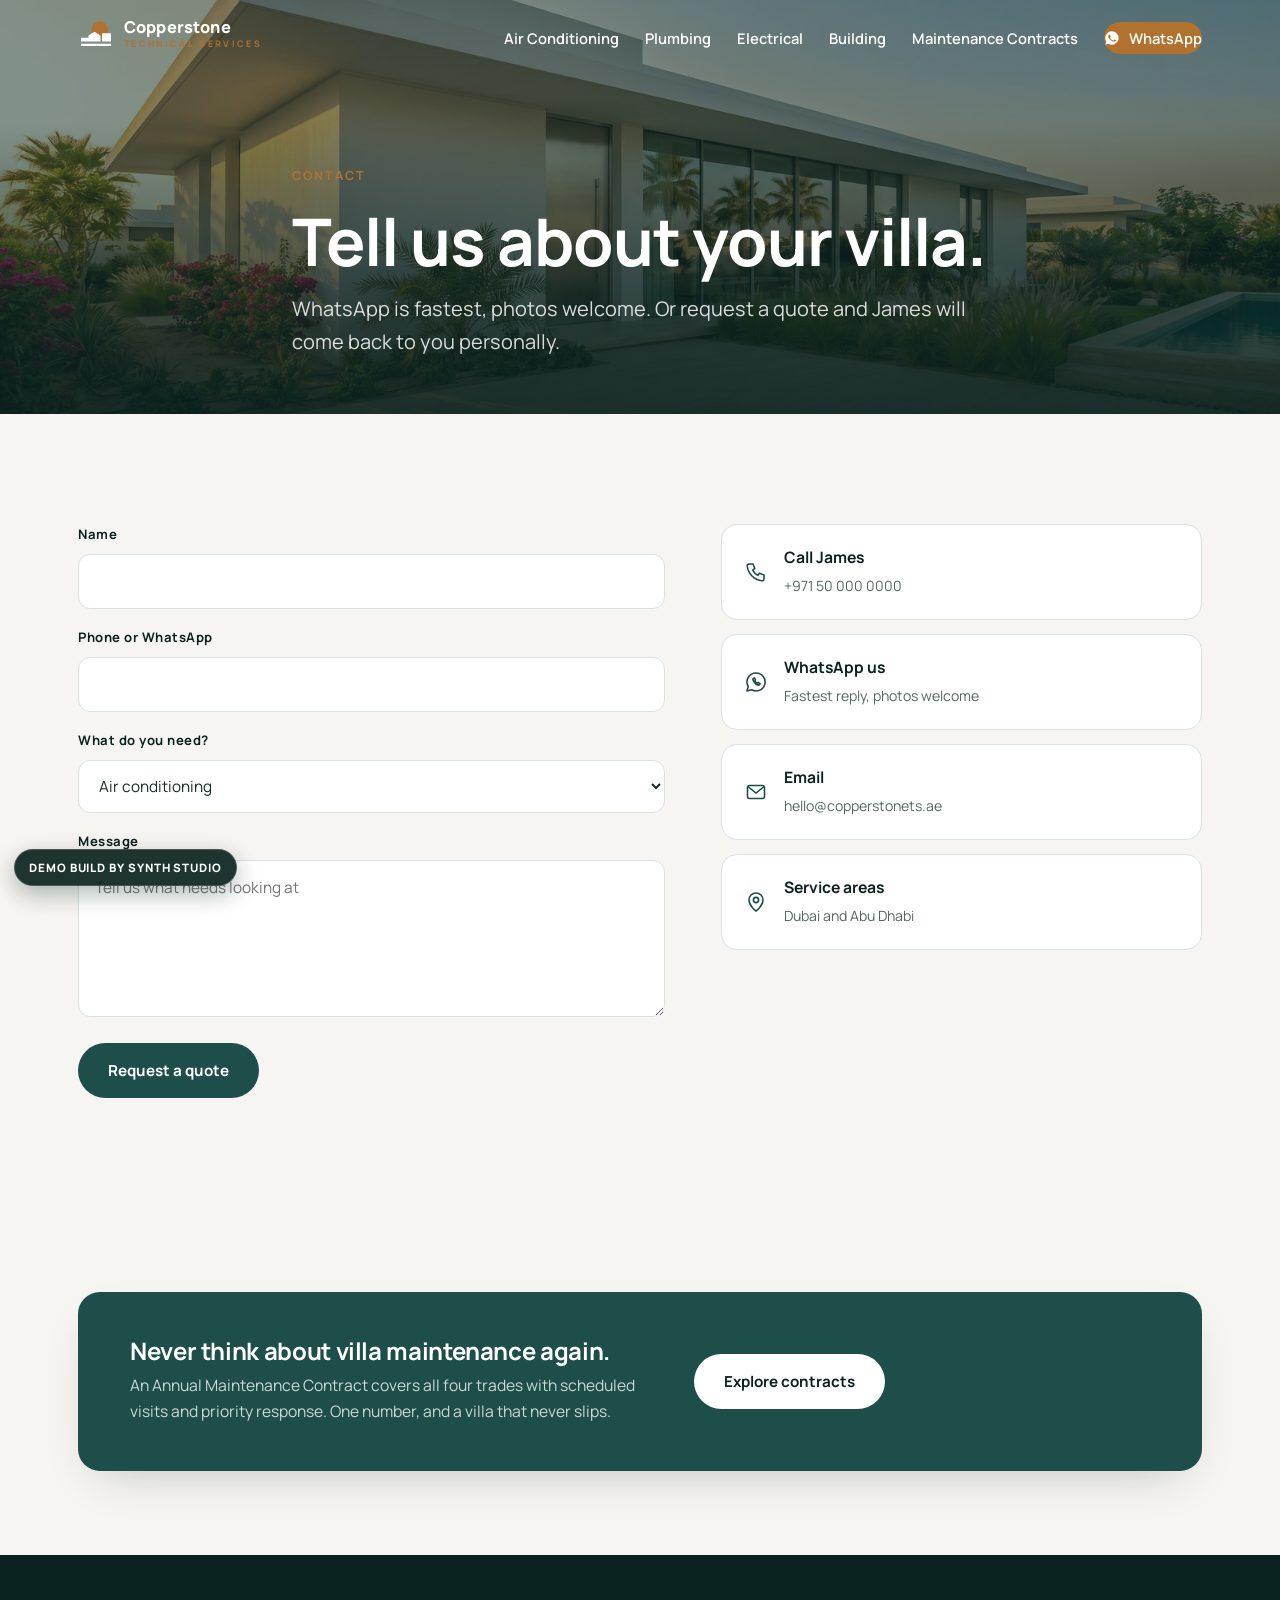
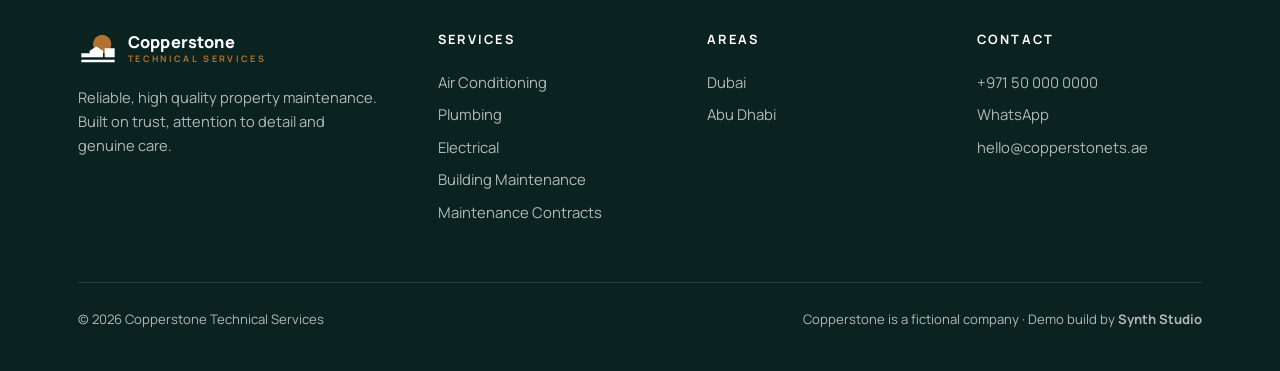
==== contact.html @ 6628d4b0 "Copperstone Technical Services: Synth Studio portfolio demo Fictional villa maintenance company demo" ====
<!DOCTYPE html>
<html lang="en">
<head>
<meta charset="UTF-8">
<meta name="viewport" content="width=device-width, initial-scale=1.0">
<meta name="robots" content="noindex">
<title>Contact Copperstone Technical Services | Villa Maintenance Dubai</title>
<meta name="description" content="Call, WhatsApp or email Copperstone Technical Services for villa and property maintenance across Dubai and Abu Dhabi.">
<link rel="icon" href="assets/copperstone-mark.svg" type="image/svg+xml">
<link rel="preconnect" href="https://fonts.googleapis.com">
<link rel="preconnect" href="https://fonts.gstatic.com" crossorigin>
<link href="https://fonts.googleapis.com/css2?family=Manrope:wght@400;500;600;700;800&family=Cormorant+Garamond:ital,wght@1,500;1,600&display=swap" rel="stylesheet">
<link rel="stylesheet" href="styles.css">
</head>
<body>
<header class="nav">
  <div class="nav-inner">
    <a class="nav-logo" href="index.html" aria-label="Copperstone Technical Services home">
      <span class="brand"><svg class="brand-mark" viewBox="0 0 48 48" aria-hidden="true"><circle cx="29" cy="18" r="11" fill="#b1712f"/><path fill="currentColor" d="M4 34h26v-8l-8-5-8 5v3H4Zm28-11h12v11H32Zm-28 14h40v3H4Z"/></svg><span class="brand-text">Copperstone<em>Technical Services</em></span></span>
    </a>
    <button class="nav-burger" aria-label="Menu" aria-expanded="false"><i></i></button>
    <nav class="nav-links">
      <a href="services/air-conditioning.html">Air Conditioning</a>
      <a href="services/plumbing.html">Plumbing</a>
      <a href="services/electrical.html">Electrical</a>
      <a href="services/building-maintenance.html">Building</a>
      <a href="services/annual-maintenance-contracts.html">Maintenance Contracts</a>
      <a class="btn-wa" href="#demo"><svg viewBox="0 0 24 24" fill="currentColor" aria-hidden="true"><path d="M12 2a10 10 0 0 0-8.6 15.1L2 22l5-1.3A10 10 0 1 0 12 2Zm5.2 14.2c-.2.6-1.2 1.1-1.7 1.2-.5 0-1 .2-3.3-.7-2.8-1.1-4.6-4-4.7-4.2-.1-.2-1.1-1.5-1.1-2.9s.7-2 1-2.3c.2-.3.5-.3.7-.3h.5c.2 0 .4 0 .6.5l.9 2.1c0 .2.1.4 0 .6l-.4.6-.5.5c-.2.2-.3.4-.1.7.2.3.8 1.4 1.8 2.2 1.2 1.1 2.3 1.4 2.6 1.6.3.1.5.1.7-.1l1-1.2c.2-.3.4-.2.7-.1l2.2 1c.3.2.5.3.6.4 0 .1 0 .8-.3 1.4Z"/></svg> WhatsApp</a>
    </nav>
  </div>
</header>
<section class="page-hero" style="min-height:46vh">
  <img src="assets/stage_d_1600.jpg" alt="">
  <div class="wrap">
    <span class="crumb">Contact</span>
    <h1>Tell us about your villa.</h1>
    <p class="lead">WhatsApp is fastest, photos welcome. Or request a quote and James will come back to you personally.</p>
  </div>
</section>

<section class="section">
  <div class="wrap">
    <div class="contact-grid">
      <form onsubmit="event.preventDefault(); this.querySelector('button').textContent='Sent (demo)';">
        <div class="field"><label for="f-name">Name</label><input id="f-name" type="text" autocomplete="name" required></div>
        <div class="field"><label for="f-phone">Phone or WhatsApp</label><input id="f-phone" type="tel" autocomplete="tel" required></div>
        <div class="field"><label for="f-need">What do you need?</label>
          <select id="f-need">
            <option>Air conditioning</option><option>Plumbing</option><option>Electrical</option><option>Building maintenance</option><option>Annual Maintenance Contract</option><option>Something else</option>
          </select>
        </div>
        <div class="field"><label for="f-msg">Message</label><textarea id="f-msg" rows="5" placeholder="Tell us what needs looking at"></textarea></div>
        <button class="btn" type="submit">Request a quote</button>
      </form>
      <div>
        <a class="channel" href="#demo">
          <svg viewBox="0 0 24 24" fill="none" stroke-width="1.6" stroke-linecap="round"><path d="M5 4h4l1.8 4.5-2.2 1.7a13 13 0 0 0 5.2 5.2l1.7-2.2L20 15v4a1.8 1.8 0 0 1-2 1.8A16.8 16.8 0 0 1 3.2 6 1.8 1.8 0 0 1 5 4Z"/></svg>
          <div><b>Call James</b><span>+971 50 000 0000</span></div>
        </a>
        <a class="channel" href="#demo">
          <svg viewBox="0 0 24 24" fill="none" stroke-width="1.6" stroke-linecap="round" stroke-linejoin="round"><path d="M12 3a9 9 0 0 0-7.8 13.5L3 21l4.6-1.2A9 9 0 1 0 12 3Z"/><path d="M8.8 9.2c.3 2.6 3.4 5.7 6 6l1.4-1.4-2-1.3-1 .7c-.8-.4-1.9-1.5-2.3-2.3l.7-1-1.3-2-1.5 1.3Z"/></svg>
          <div><b>WhatsApp us</b><span>Fastest reply, photos welcome</span></div>
        </a>
        <a class="channel" href="#demo">
          <svg viewBox="0 0 24 24" fill="none" stroke-width="1.6" stroke-linecap="round"><rect x="3.5" y="5.5" width="17" height="13" rx="2"/><path d="m4.5 7 7.5 6 7.5-6"/></svg>
          <div><b>Email</b><span>hello@copperstonets.ae</span></div>
        </a>
        <div class="channel" style="cursor:default">
          <svg viewBox="0 0 24 24" fill="none" stroke-width="1.6" stroke-linecap="round" stroke-linejoin="round"><path d="M12 21s7-5.1 7-11a7 7 0 1 0-14 0c0 5.9 7 11 7 11Z"/><circle cx="12" cy="10" r="2.6"/></svg>
          <div><b>Service areas</b><span>Dubai and Abu Dhabi</span></div>
        </div>
      </div>
    </div>
  </div>
</section>
<section class="section tight">
  <div class="wrap">
    <div class="amc-strip reveal">
      <div>
        <h3>Never think about villa maintenance again.</h3>
        <p>An Annual Maintenance Contract covers all four trades with scheduled visits and priority response. One number, and a villa that never slips.</p>
      </div>
      <a class="btn on-dark" href="services/annual-maintenance-contracts.html">Explore contracts</a>
    </div>
  </div>
</section>
<footer>
  <div class="wrap">
    <div class="foot-grid">
      <div>
        <span class="brand brand-foot"><svg class="brand-mark" viewBox="0 0 48 48" aria-hidden="true"><circle cx="29" cy="18" r="11" fill="#b1712f"/><path fill="currentColor" d="M4 34h26v-8l-8-5-8 5v3H4Zm28-11h12v11H32Zm-28 14h40v3H4Z"/></svg><span class="brand-text">Copperstone<em>Technical Services</em></span></span>
        <p style="font-size:.92rem; max-width:34ch">Reliable, high quality property maintenance. Built on trust, attention to detail and genuine care.</p>
      </div>
      <div>
        <h4>Services</h4>
        <a href="services/air-conditioning.html">Air Conditioning</a>
        <a href="services/plumbing.html">Plumbing</a>
        <a href="services/electrical.html">Electrical</a>
        <a href="services/building-maintenance.html">Building Maintenance</a>
        <a href="services/annual-maintenance-contracts.html">Maintenance Contracts</a>
      </div>
      <div>
        <h4>Areas</h4>
        <a href="contact.html">Dubai</a>
        <a href="contact.html">Abu Dhabi</a>
      </div>
      <div>
        <h4>Contact</h4>
        <a href="#demo">+971 50 000 0000</a>
        <a href="#demo">WhatsApp</a>
        <a href="#demo">hello@copperstonets.ae</a>
      </div>
    </div>
    <div class="foot-base">
      <span>© <span id="yr"></span> Copperstone Technical Services</span>
      <span>Copperstone is a fictional company · Demo build by <strong style="color:inherit">Synth Studio</strong></span>
    </div>
  </div>
</footer>
<div class="demo-badge">Demo build by Synth Studio</div>
<script src="site.js"></script>
</body>
</html>
---- styles.css ----
/* Copperstone Technical Services — Synth Studio portfolio demo
   Palette is built out from the logo navy (#22476a). One warm accent (brass), used sparingly. */

:root {
  --navy: #1d4e4a;
  --ink: #0b2320;
  --paper: #f7f5f1;
  --white: #ffffff;
  --brass: #b1712f;
  --brass-deep: #8a5a24;
  --mist: #d9e3e0;
  --text: #152e2a;
  --muted: #54685f;
  --shadow: 0 18px 50px -22px rgba(11, 35, 32, .28);
  --ease: cubic-bezier(.22, .61, .21, 1);
}

* { margin: 0; padding: 0; box-sizing: border-box; }
html { scroll-behavior: smooth; }
@media (prefers-reduced-motion: reduce) { html { scroll-behavior: auto; } }

body {
  font-family: "Manrope", -apple-system, sans-serif;
  font-size: 17px;
  line-height: 1.65;
  color: var(--text);
  background: var(--paper);
  -webkit-font-smoothing: antialiased;
}

img, video { max-width: 100%; display: block; }
a { color: var(--navy); text-decoration: none; }
button { font: inherit; cursor: pointer; }
::selection { background: var(--navy); color: #fff; }

.wrap { max-width: 1180px; margin: 0 auto; padding: 0 28px; }

/* ---------- type ---------- */

h1, h2, h3 { font-weight: 700; line-height: 1.12; letter-spacing: -.015em; color: var(--ink); }
h1 { font-size: clamp(2.4rem, 5.2vw, 4.1rem); }
h2 { font-size: clamp(1.8rem, 3.6vw, 2.7rem); }
h3 { font-size: 1.25rem; }

.serif-i {
  font-family: "Cormorant Garamond", Georgia, serif;
  font-style: italic;
  font-weight: 600;
  letter-spacing: 0;
}

.eyebrow {
  display: inline-flex;
  align-items: center;
  gap: 10px;
  font-size: .74rem;
  font-weight: 700;
  letter-spacing: .22em;
  text-transform: uppercase;
  color: var(--brass-deep);
  margin-bottom: 18px;
}
.eyebrow::before { content: ""; width: 26px; height: 1px; background: var(--brass); }

.lead { font-size: clamp(1.06rem, 1.6vw, 1.25rem); color: var(--muted); max-width: 58ch; }

/* ---------- nav ---------- */

.nav {
  position: fixed;
  inset: 0 0 auto 0;
  z-index: 60;
  transition: background .35s var(--ease), box-shadow .35s var(--ease);
}
.nav-inner {
  max-width: 1180px;
  margin: 0 auto;
  padding: 16px 28px;
  display: flex;
  align-items: center;
  gap: 34px;
}
.nav-logo img { height: 44px; width: auto; transition: filter .35s var(--ease); }
.nav-links { display: flex; gap: 26px; align-items: center; margin-left: auto; }
.nav-links a {
  font-size: .92rem;
  font-weight: 600;
  color: #fff;
  position: relative;
  padding: 4px 0;
}
.nav-links a::after {
  content: "";
  position: absolute;
  left: 0; right: 100%; bottom: 0;
  height: 2px;
  background: var(--brass);
  transition: right .3s var(--ease);
}
.nav-links a:hover::after, .nav-links a[aria-current="page"]::after { right: 0; }

.nav.solid { background: rgba(247, 246, 242, .92); backdrop-filter: blur(14px); box-shadow: 0 1px 0 var(--mist); }
.nav.solid .nav-links a { color: var(--ink); }
.nav.on-light .nav-links a { color: var(--ink); }

/* on dark hero the navy logo swaps to white via filter-free trick: two imgs */
.nav-logo .logo-dark { display: none; }
.nav.solid .logo-light, .nav.on-light .logo-light { display: none; }
.nav.solid .logo-dark, .nav.on-light .logo-dark { display: block; }

.btn-wa {
  display: inline-flex;
  align-items: center;
  gap: 9px;
  background: var(--brass);
  color: var(--ink);
  font-size: .88rem;
  font-weight: 800;
  padding: 11px 20px;
  border-radius: 999px;
  transition: transform .25s var(--ease), background .25s var(--ease);
}
.btn-wa:hover { transform: translateY(-2px); background: #c08040; }
.btn-wa svg { width: 16px; height: 16px; }

.nav-burger { display: none; }

/* ---------- buttons ---------- */

.btn {
  display: inline-flex;
  align-items: center;
  gap: 10px;
  background: var(--navy);
  color: #fff;
  font-weight: 700;
  font-size: .95rem;
  padding: 15px 30px;
  border-radius: 999px;
  border: 0;
  transition: transform .25s var(--ease), box-shadow .25s var(--ease), background .25s var(--ease);
}
.btn:hover { transform: translateY(-2px); box-shadow: var(--shadow); background: #266058; }
.btn.ghost { background: transparent; color: var(--ink); box-shadow: inset 0 0 0 1.5px var(--navy); }
.btn.ghost:hover { background: var(--navy); color: #fff; }
.btn.on-dark { background: #fff; color: var(--ink); }
.btn.on-dark:hover { background: var(--paper); }

/* ---------- scrub hero ---------- */

.scrub { position: relative; height: 420vh; background: var(--ink); }
.scrub-stage { position: sticky; top: 0; height: 100vh; overflow: hidden; }
.scrub-stage video, .scrub-stage .scrub-fallback-img {
  position: absolute; inset: 0;
  width: 100%; height: 100%;
  object-fit: cover;
}
.scrub-shade {
  position: absolute; inset: 0;
  background: linear-gradient(to top, rgba(11, 35, 32, .62) 0%, rgba(11, 35, 32, .12) 38%, rgba(11, 35, 32, .18) 100%);
}

.scrub-copy {
  position: absolute;
  left: 0; right: 0; bottom: 0;
  padding: 0 0 56px;
  color: #fff;
}
.scrub-copy .wrap { display: flex; flex-direction: column; gap: 10px; }

.stage-word {
  font-family: "Cormorant Garamond", Georgia, serif;
  font-style: italic;
  font-weight: 600;
  font-size: clamp(2.6rem, 6vw, 4.6rem);
  line-height: 1;
  color: #fff;
  height: 1.1em;
  position: relative;
}
.stage-word span {
  position: absolute; left: 0; bottom: 0;
  opacity: 0;
  transform: translateY(14px);
  transition: opacity .45s var(--ease), transform .45s var(--ease);
  white-space: nowrap;
}
.stage-word span.live { opacity: 1; transform: none; }

.stage-line { font-size: clamp(1rem, 1.7vw, 1.2rem); max-width: 46ch; color: rgba(255, 255, 255, .82); min-height: 3.4em; }
.stage-line span { display: none; }
.stage-line span.live { display: inline; }

.scrub-progress {
  height: 2px;
  background: rgba(255, 255, 255, .22);
  border-radius: 2px;
  overflow: hidden;
  margin-top: 22px;
}
.scrub-progress i { display: block; height: 100%; width: 0; background: var(--brass); }

.scrub-hint {
  position: absolute;
  right: 40px; bottom: 56px;
  display: flex;
  flex-direction: column;
  align-items: center;
  gap: 10px;
  color: rgba(255, 255, 255, .75);
  font-size: .72rem;
  font-weight: 700;
  letter-spacing: .22em;
  text-transform: uppercase;
  writing-mode: vertical-rl;
  transition: opacity .4s;
}
.scrub-hint::after {
  content: "";
  width: 1px; height: 44px;
  background: linear-gradient(to bottom, var(--brass), transparent);
  animation: drip 1.8s var(--ease) infinite;
}
@keyframes drip { from { transform: scaleY(0); transform-origin: top; } 55% { transform: scaleY(1); transform-origin: top; } 56% { transform-origin: bottom; } to { transform: scaleY(0); transform-origin: bottom; } }
.scrub-hint.gone { opacity: 0; }

.hero-topline {
  position: absolute;
  left: 0; right: 0; top: 0;
  padding-top: max(15vh, 120px);
  color: #fff;
  text-align: left;
}
.hero-topline h1 { color: #fff; max-width: 15ch; }
.hero-topline .lead { color: rgba(255, 255, 255, .85); margin-top: 16px; }

/* ---------- sections ---------- */

.section { padding: 110px 0; }
.section.tight { padding: 84px 0; }
.section.on-white { background: var(--white); }
.section.on-ink { background: var(--ink); color: rgba(255, 255, 255, .85); }
.section.on-ink h2, .section.on-ink h3 { color: #fff; }
.section.on-ink .lead { color: rgba(255, 255, 255, .72); }

.split { display: grid; grid-template-columns: 1fr 1fr; gap: 64px; align-items: center; }

.facts { display: grid; grid-template-columns: repeat(3, 1fr); gap: 2px; background: var(--mist); border: 1px solid var(--mist); border-radius: 18px; overflow: hidden; }
.fact { background: var(--white); padding: 30px 30px 26px; }
.fact b { display: block; font-size: 1.06rem; color: var(--ink); margin-bottom: 6px; }
.fact span { font-size: .92rem; color: var(--muted); }

/* ---------- service cards ---------- */

.svc-grid { display: grid; grid-template-columns: repeat(3, 1fr); gap: 22px; margin-top: 54px; }
.svc-grid .svc-card:nth-child(4), .svc-grid .svc-card:nth-child(5) { transform: none; }

.svc-card {
  background: var(--white);
  border: 1px solid var(--mist);
  border-radius: 18px;
  padding: 34px 30px 30px;
  display: flex;
  flex-direction: column;
  gap: 14px;
  min-height: 240px;
  position: relative;
  transition: transform .3s var(--ease), box-shadow .3s var(--ease), border-color .3s var(--ease);
}
.svc-card:hover { transform: translateY(-6px); box-shadow: var(--shadow); border-color: transparent; }
.svc-card svg { width: 34px; height: 34px; stroke: var(--navy); }
.svc-card h3 { margin-top: 4px; }
.svc-card p { font-size: .95rem; color: var(--muted); flex: 1; }
.svc-card .go {
  font-size: .88rem;
  font-weight: 800;
  color: var(--navy);
  display: inline-flex;
  align-items: center;
  gap: 8px;
}
.svc-card .go::after { content: "→"; transition: transform .25s var(--ease); }
.svc-card:hover .go::after { transform: translateX(5px); }
.svc-card.amc { background: var(--navy); border-color: var(--navy); }
.svc-card.amc h3, .svc-card.amc .go { color: #fff; }
.svc-card.amc p { color: rgba(255, 255, 255, .78); }
.svc-card.amc svg { stroke: var(--brass); }
.svc-card.amc .go::after { color: var(--brass); }

/* ---------- imagery band ---------- */

.band { position: relative; min-height: 62vh; display: flex; align-items: flex-end; overflow: hidden; }
.band img { position: absolute; inset: 0; width: 100%; height: 100%; object-fit: cover; }
.band::after { content: ""; position: absolute; inset: 0; background: linear-gradient(15deg, rgba(11, 35, 32, .55), rgba(29, 78, 74, .12) 55%); }
.band .wrap { position: relative; z-index: 2; padding-top: 90px; padding-bottom: 64px; color: #fff; }
.band h2 { color: #fff; }

/* ---------- founder ---------- */

.founder-quote {
  font-family: "Cormorant Garamond", Georgia, serif;
  font-style: italic;
  font-weight: 500;
  font-size: clamp(1.5rem, 2.6vw, 2.1rem);
  line-height: 1.35;
  color: var(--ink);
  max-width: 26ch;
}
.section.on-ink .founder-quote { color: #fff; }
.founder-sig { margin-top: 26px; display: flex; align-items: center; gap: 14px; }
.founder-sig .dot { width: 44px; height: 44px; border-radius: 50%; background: var(--navy); color: #fff; display: flex; align-items: center; justify-content: center; font-weight: 800; }
.section.on-ink .founder-sig .dot { background: var(--brass); color: var(--ink); }
.founder-sig b { display: block; font-size: .96rem; color: inherit; }
.founder-sig span { font-size: .84rem; color: var(--muted); }
.section.on-ink .founder-sig span { color: rgba(255, 255, 255, .6); }

/* ---------- checklist / process / faq ---------- */

.check-grid { display: grid; grid-template-columns: 1fr 1fr; gap: 14px 40px; margin-top: 40px; }
.check {
  display: flex;
  gap: 14px;
  align-items: flex-start;
  background: var(--white);
  border: 1px solid var(--mist);
  border-radius: 14px;
  padding: 18px 20px;
  font-size: .98rem;
}
.check::before {
  content: "✓";
  flex: 0 0 auto;
  width: 24px; height: 24px;
  border-radius: 50%;
  background: var(--navy);
  color: #fff;
  font-size: .8rem;
  display: flex;
  align-items: center;
  justify-content: center;
  margin-top: 2px;
}

.steps { display: grid; grid-template-columns: repeat(3, 1fr); gap: 22px; margin-top: 54px; counter-reset: step; }
.step { background: var(--white); border: 1px solid var(--mist); border-radius: 18px; padding: 32px 28px; position: relative; }
.step::before {
  counter-increment: step;
  content: "0" counter(step);
  font-family: "Cormorant Garamond", Georgia, serif;
  font-style: italic;
  font-size: 2.6rem;
  color: var(--brass);
  line-height: 1;
  display: block;
  margin-bottom: 14px;
}
.step h3 { font-size: 1.1rem; margin-bottom: 8px; }
.step p { font-size: .93rem; color: var(--muted); }

.faq { max-width: 780px; margin: 44px auto 0; }
.faq details { background: var(--white); border: 1px solid var(--mist); border-radius: 14px; margin-bottom: 12px; overflow: hidden; }
.faq summary {
  list-style: none;
  cursor: pointer;
  padding: 20px 24px;
  font-weight: 700;
  color: var(--ink);
  display: flex;
  justify-content: space-between;
  align-items: center;
  gap: 20px;
}
.faq summary::-webkit-details-marker { display: none; }
.faq summary::after { content: "+"; font-size: 1.3rem; color: var(--brass-deep); transition: transform .3s var(--ease); }
.faq details[open] summary::after { transform: rotate(45deg); }
.faq details p { padding: 0 24px 22px; color: var(--muted); font-size: .96rem; }

/* ---------- before / after ---------- */

.ba { position: relative; border-radius: 20px; overflow: hidden; aspect-ratio: 16 / 9; box-shadow: var(--shadow); user-select: none; touch-action: none; }
.ba img { position: absolute; inset: 0; width: 100%; height: 100%; object-fit: cover; pointer-events: none; }
.ba .after-img { clip-path: inset(0 0 0 50%); }
.ba-handle {
  position: absolute; top: 0; bottom: 0; left: 50%;
  width: 2px;
  background: #fff;
  cursor: ew-resize;
}
.ba-handle::after {
  content: "↔";
  position: absolute;
  top: 50%; left: 50%;
  transform: translate(-50%, -50%);
  width: 46px; height: 46px;
  border-radius: 50%;
  background: #fff;
  color: var(--navy);
  font-size: 1.05rem;
  display: flex;
  align-items: center;
  justify-content: center;
  box-shadow: 0 6px 24px rgba(11, 35, 32, .35);
}
.ba-tag {
  position: absolute;
  bottom: 16px;
  font-size: .72rem;
  font-weight: 800;
  letter-spacing: .18em;
  text-transform: uppercase;
  color: #fff;
  background: rgba(11, 35, 32, .55);
  backdrop-filter: blur(6px);
  padding: 7px 14px;
  border-radius: 999px;
}
.ba-tag.before { left: 16px; }
.ba-tag.after { right: 16px; }

/* ---------- AMC strip / CTA ---------- */

.amc-strip {
  background: var(--navy);
  border-radius: 22px;
  padding: 46px 52px;
  display: flex;
  align-items: center;
  gap: 44px;
  color: #fff;
  box-shadow: var(--shadow);
}
.amc-strip h3 { color: #fff; font-size: 1.5rem; }
.amc-strip p { color: rgba(255, 255, 255, .78); font-size: .98rem; margin-top: 8px; max-width: 52ch; }
.amc-strip .btn { flex: 0 0 auto; }

.cta-final { text-align: center; }
.cta-final h2 { max-width: 22ch; margin: 0 auto 18px; }
.cta-final .row { display: flex; gap: 16px; justify-content: center; flex-wrap: wrap; margin-top: 34px; }

/* ---------- contact ---------- */

.contact-grid { display: grid; grid-template-columns: 1.1fr .9fr; gap: 56px; align-items: start; }
.field { margin-bottom: 18px; }
.field label { display: block; font-size: .82rem; font-weight: 700; letter-spacing: .04em; margin-bottom: 8px; color: var(--ink); }
.field input, .field textarea, .field select {
  width: 100%;
  font: inherit;
  font-size: .96rem;
  padding: 14px 16px;
  border: 1.5px solid var(--mist);
  border-radius: 12px;
  background: var(--white);
  color: var(--text);
  transition: border-color .25s;
}
.field input:focus, .field textarea:focus, .field select:focus { outline: none; border-color: var(--navy); }
.channel { display: flex; gap: 16px; align-items: center; background: var(--white); border: 1px solid var(--mist); border-radius: 16px; padding: 20px 22px; margin-bottom: 14px; transition: transform .25s var(--ease), box-shadow .25s var(--ease); }
.channel:hover { transform: translateY(-3px); box-shadow: var(--shadow); }
.channel svg { width: 24px; height: 24px; stroke: var(--navy); flex: 0 0 auto; }
.channel b { display: block; color: var(--ink); font-size: .98rem; }
.channel span { font-size: .88rem; color: var(--muted); }

/* ---------- footer ---------- */

footer { background: var(--ink); color: rgba(255, 255, 255, .68); padding: 74px 0 40px; }
.foot-grid { display: grid; grid-template-columns: 1.4fr 1fr 1fr 1fr; gap: 44px; }
.foot-grid img { height: 54px; width: auto; margin-bottom: 18px; }
.foot-grid h4 { color: #fff; font-size: .8rem; letter-spacing: .18em; text-transform: uppercase; margin-bottom: 16px; }
.foot-grid a { display: block; color: rgba(255, 255, 255, .68); font-size: .93rem; padding: 4px 0; }
.foot-grid a:hover { color: var(--brass); }
.foot-base { border-top: 1px solid rgba(255, 255, 255, .12); margin-top: 54px; padding-top: 26px; display: flex; justify-content: space-between; gap: 20px; font-size: .82rem; flex-wrap: wrap; }

/* ---------- page hero (inner pages) ---------- */

.page-hero { position: relative; min-height: 56vh; display: flex; align-items: flex-end; background: var(--ink); overflow: hidden; }
.page-hero img { position: absolute; inset: 0; width: 100%; height: 100%; object-fit: cover; opacity: .58; }
.page-hero::after { content: ""; position: absolute; inset: 0; background: linear-gradient(to top, rgba(11, 35, 32, .82), rgba(29, 78, 74, .18) 70%); }
.page-hero .wrap { position: relative; z-index: 2; color: #fff; padding-top: 160px; padding-bottom: 56px; }
.page-hero h1 { color: #fff; }
.page-hero .lead { color: rgba(255, 255, 255, .84); margin-top: 14px; }
.crumb { font-size: .78rem; font-weight: 700; letter-spacing: .16em; text-transform: uppercase; color: var(--brass); margin-bottom: 18px; display: inline-block; }

/* ---------- reveal ---------- */

.reveal { opacity: 0; transform: translateY(26px); transition: opacity .7s var(--ease), transform .7s var(--ease); }
.reveal.in { opacity: 1; transform: none; }

/* ---------- coverage table (AMC) ---------- */

.cov { width: 100%; border-collapse: collapse; margin-top: 44px; background: var(--white); border-radius: 18px; overflow: hidden; box-shadow: 0 0 0 1px var(--mist); }
.cov th, .cov td { padding: 16px 20px; text-align: left; font-size: .95rem; border-bottom: 1px solid var(--mist); }
.cov th { background: var(--navy); color: #fff; font-size: .8rem; letter-spacing: .1em; text-transform: uppercase; }
.cov tr:last-child td { border-bottom: 0; }
.cov td:first-child { font-weight: 700; color: var(--ink); }
.cov .tick { color: var(--brass-deep); font-weight: 800; }

.journey-strip { display: grid; grid-template-columns: repeat(4, 1fr); gap: 14px; margin-top: 44px; }
.journey-strip img { border-radius: 14px; aspect-ratio: 4 / 3; object-fit: cover; width: 100%; }

/* ---------- responsive ---------- */

@media (max-width: 1000px) {
  .split, .contact-grid { grid-template-columns: 1fr; gap: 44px; }
  .svc-grid { grid-template-columns: 1fr 1fr; }
  .steps { grid-template-columns: 1fr; }
  .facts { grid-template-columns: 1fr; }
  .foot-grid { grid-template-columns: 1fr 1fr; }
  .amc-strip { flex-direction: column; align-items: flex-start; padding: 38px 32px; }
  .nav-links { display: none; }
  .nav-burger {
    display: block;
    margin-left: auto;
    background: none;
    border: 0;
    width: 42px; height: 42px;
    position: relative;
    z-index: 70;
  }
  .nav-burger i, .nav-burger::before, .nav-burger::after {
    content: "";
    display: block;
    width: 22px; height: 2px;
    background: currentColor;
    margin: 5px auto;
    transition: transform .3s var(--ease), opacity .3s;
  }
  .nav-burger { color: #fff; background: rgba(11, 35, 32, .3); border-radius: 10px; backdrop-filter: blur(4px); }
  .nav.solid .nav-burger, .nav.on-light .nav-burger { color: var(--ink); }
  .nav.open .nav-burger::before { transform: translateY(7px) rotate(45deg); }
  .nav.open .nav-burger i { opacity: 0; }
  .nav.open .nav-burger::after { transform: translateY(-7px) rotate(-45deg); }
  .nav.open .nav-links {
    display: flex;
    position: fixed;
    inset: 0;
    background: var(--ink);
    flex-direction: column;
    justify-content: center;
    gap: 30px;
    font-size: 1.3rem;
  }
  .nav.open .nav-links a { color: #fff; }
  .nav.open .btn-wa { margin-top: 10px; }
  .check-grid { grid-template-columns: 1fr; }
}

@media (max-width: 680px) {
  .section { padding: 74px 0; }
  .svc-grid { grid-template-columns: 1fr; }
  .scrub { height: 360vh; }
  .scrub-hint { display: none; }
  .hero-topline { padding-top: 108px; }
  .wrap { padding: 0 20px; }
  .foot-grid { grid-template-columns: 1fr; gap: 30px; }
  .band { min-height: 48vh; }
  .journey-strip { grid-template-columns: 1fr 1fr; gap: 10px; }
  .cov th, .cov td { padding: 10px 10px; font-size: .82rem; }
  .cov th { font-size: .66rem; letter-spacing: .06em; }
}

/* ?capture screenshot mode: pin viewport-relative bands to fixed heights */
.capture .band { min-height: 560px; }
.capture .page-hero { min-height: 520px; }
.capture .page-hero .wrap { padding-top: 150px; }
.capture .reveal { opacity: 1; transform: none; transition: none; }

@media (prefers-reduced-motion: reduce) {
  .reveal { opacity: 1; transform: none; transition: none; }
  .scrub { height: auto; }
  .scrub-stage { position: relative; height: 100vh; }
  .scrub-hint { display: none; }
  * { animation-duration: .001s !important; }
}


/* ---------- Copperstone brand lockup (demo) ---------- */
.brand { display: inline-flex; align-items: center; gap: 10px; color: #fff; }
.brand-mark { width: 36px; height: 36px; flex: 0 0 auto; }
.brand-text { font-weight: 800; font-size: 1.02rem; letter-spacing: .01em; line-height: 1.05; color: inherit; }
.brand-text em { display: block; font-style: normal; font-weight: 700; font-size: .56rem; letter-spacing: .26em; text-transform: uppercase; color: var(--brass); margin-top: 3px; }
.nav .brand { color: #fff; }
.nav.solid .brand, .nav.on-light .brand { color: var(--ink); }
footer .brand { color: #fff; margin-bottom: 16px; }
.brand.brand-foot .brand-mark { width: 40px; height: 40px; }

/* demo badge */
.demo-badge {
  position: fixed; left: 14px; bottom: 14px; z-index: 80;
  font-family: "Manrope", sans-serif; font-size: .72rem; font-weight: 800;
  letter-spacing: .08em; text-transform: uppercase;
  background: var(--ink); color: #fff; border: 1px solid rgba(255,255,255,.18);
  padding: 8px 14px; border-radius: 999px; box-shadow: 0 8px 24px rgba(11,35,32,.35);
  pointer-events: none; opacity: .92;
}
@media print { .demo-badge { display: none; } }
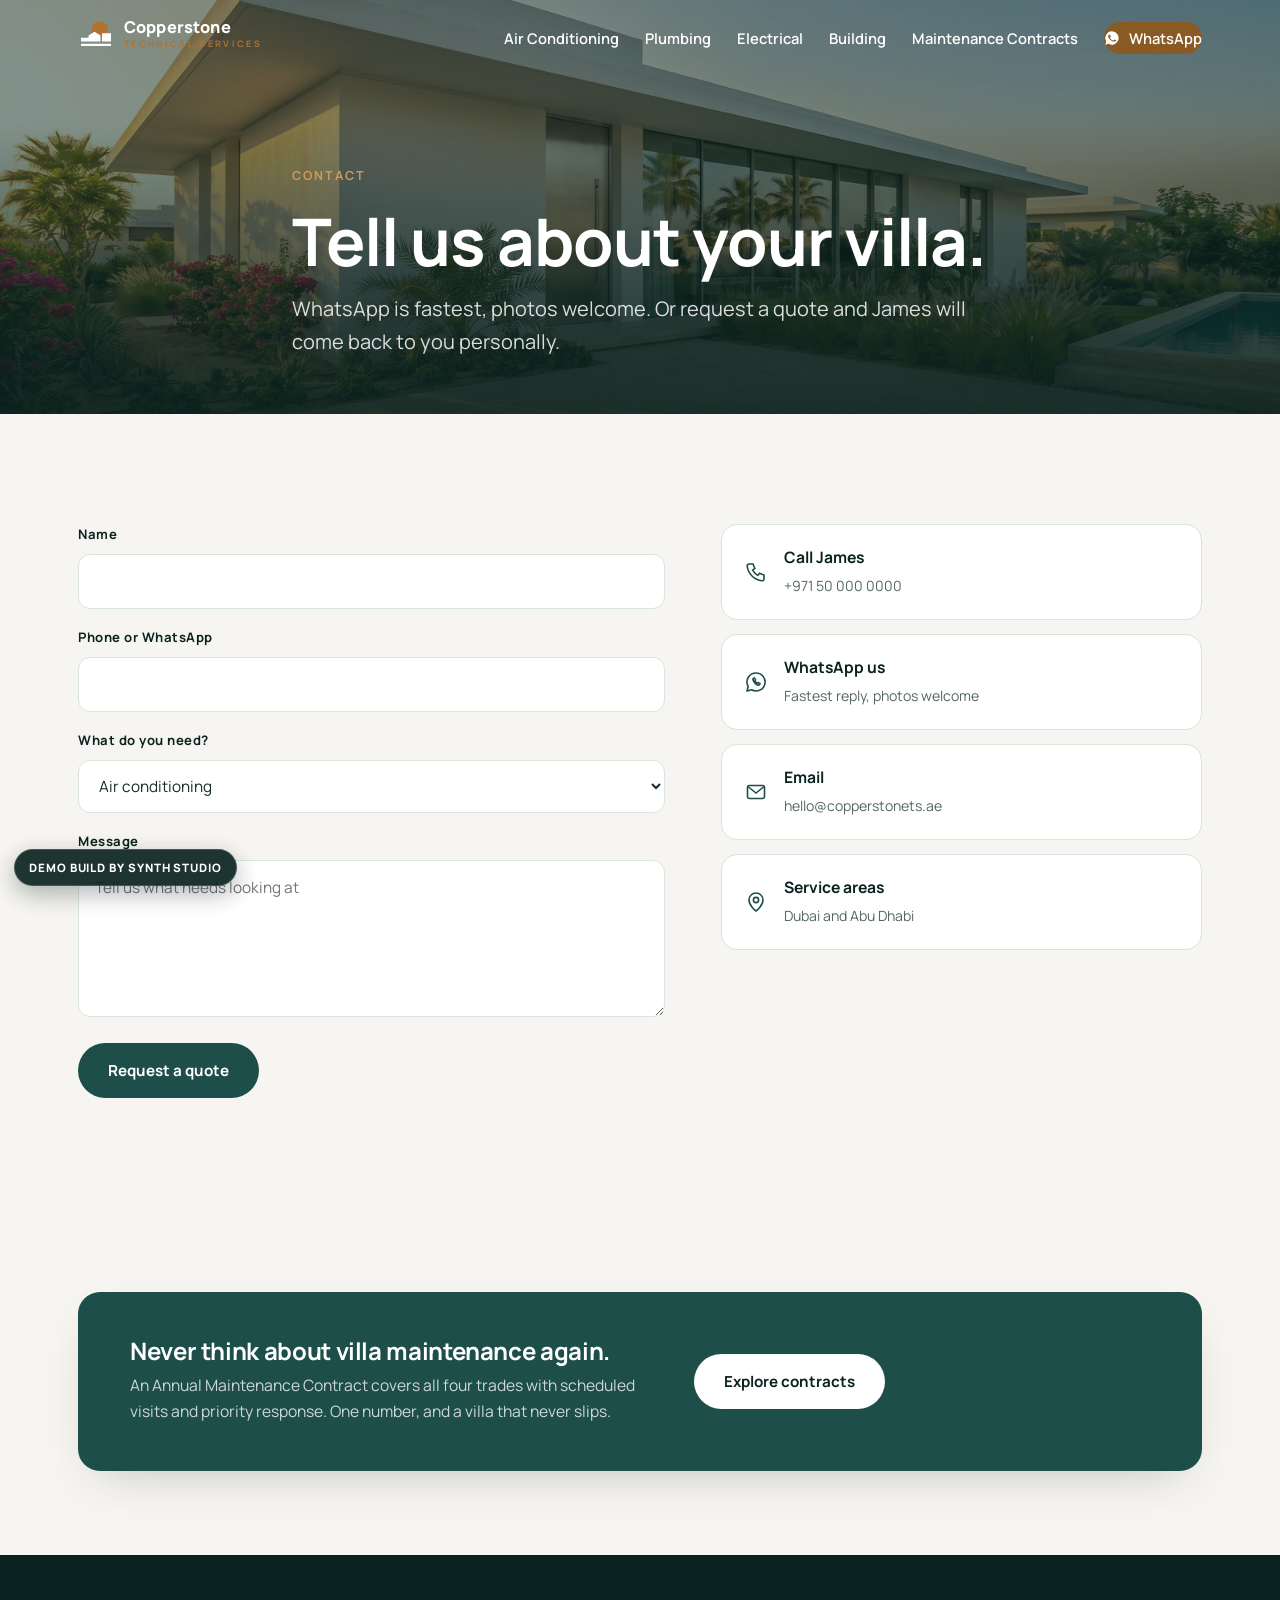
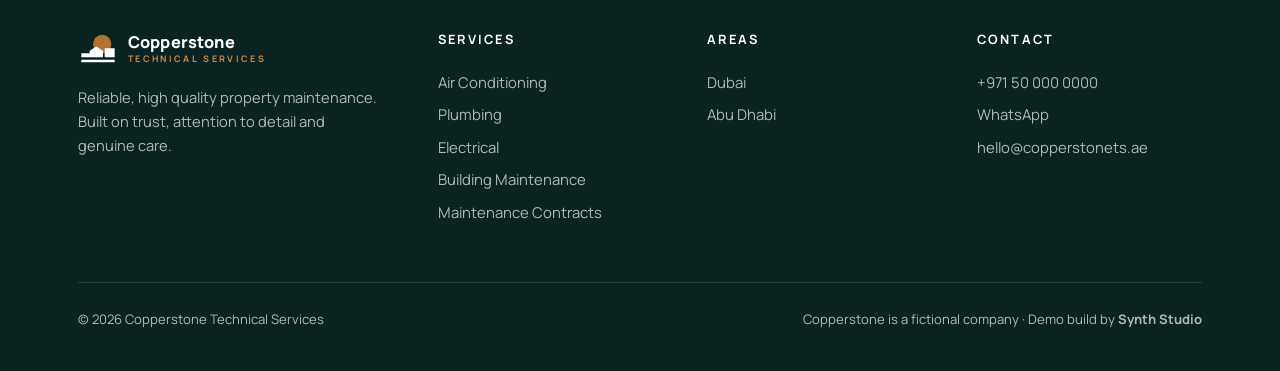
==== commit 03e3c0f2: "Audit pass: a11y, share cards, image hygiene, demo toast, 404 Skip link + main landmark, visible foc" ====
--- a/contact.html
+++ b/contact.html
@@ -6,6 +6,18 @@
 <meta name="robots" content="noindex">
 <title>Contact Copperstone Technical Services | Villa Maintenance Dubai</title>
 <meta name="description" content="Call, WhatsApp or email Copperstone Technical Services for villa and property maintenance across Dubai and Abu Dhabi.">
+<meta property="og:type" content="website">
+<meta property="og:site_name" content="Copperstone Technical Services">
+<meta property="og:title" content="Contact Copperstone Technical Services | Villa Maintenance Dubai">
+<meta property="og:description" content="Call, WhatsApp or email Copperstone Technical Services for villa and property maintenance across Dubai and Abu Dhabi.">
+<meta property="og:url" content="https://ezcb4.github.io/demo-villa-maintenance/contact.html">
+<meta property="og:image" content="https://ezcb4.github.io/demo-villa-maintenance/assets/og-image.jpg">
+<meta property="og:image:width" content="1200">
+<meta property="og:image:height" content="630">
+<meta name="twitter:card" content="summary_large_image">
+<meta name="twitter:image" content="https://ezcb4.github.io/demo-villa-maintenance/assets/og-image.jpg">
+<meta name="theme-color" content="#0b2320">
+<link rel="apple-touch-icon" href="assets/apple-touch-icon.png">
 <link rel="icon" href="assets/copperstone-mark.svg" type="image/svg+xml">
 <link rel="preconnect" href="https://fonts.googleapis.com">
 <link rel="preconnect" href="https://fonts.gstatic.com" crossorigin>
@@ -13,6 +25,7 @@
 <link rel="stylesheet" href="styles.css">
 </head>
 <body>
+<a class="skip-link" href="#main">Skip to content</a>
 <header class="nav">
   <div class="nav-inner">
     <a class="nav-logo" href="index.html" aria-label="Copperstone Technical Services home">
@@ -29,8 +42,9 @@
     </nav>
   </div>
 </header>
+<main id="main">
 <section class="page-hero" style="min-height:46vh">
-  <img src="assets/stage_d_1600.jpg" alt="">
+  <img src="assets/stage_d_1600.jpg" alt="" width="1600" height="900" decoding="async" fetchpriority="high">
   <div class="wrap">
     <span class="crumb">Contact</span>
     <h1>Tell us about your villa.</h1>
@@ -84,6 +98,7 @@
     </div>
   </div>
 </section>
+</main>
 <footer>
   <div class="wrap">
     <div class="foot-grid">
--- a/styles.css
+++ b/styles.css
@@ -593,3 +593,30 @@
   pointer-events: none; opacity: .92;
 }
 @media print { .demo-badge { display: none; } }
+
+
+/* ---------- audit pass: a11y + polish ---------- */
+.skip-link { position: absolute; left: -9999px; top: 0; z-index: 200; background: var(--ink); color: #fff;
+  padding: 12px 20px; border-radius: 0 0 12px 0; font-weight: 700; font-size: .9rem; }
+.skip-link:focus { left: 0; }
+:focus-visible { outline: 3px solid var(--brass-deep); outline-offset: 3px; border-radius: 4px; }
+.ba-handle:focus-visible { outline-offset: 6px; }
+body.menu-open { overflow: hidden; }
+[id] { scroll-margin-top: 90px; }
+@supports (height: 100dvh) {
+  .scrub-stage { height: 100dvh; }
+}
+
+/* contrast fixes (WCAG AA) */
+.nav.solid .brand-text em, .nav.on-light .brand-text em { color: var(--brass-deep); }
+footer .brand-text em { color: #c98d47; }
+.btn-wa { background: var(--brass-deep); color: #fff; }
+.btn-wa:hover { background: #a06a2c; }
+.crumb { color: #cf9a55; }
+
+/* demo toast */
+.demo-toast { position: fixed; left: 50%; bottom: 64px; transform: translateX(-50%) translateY(8px); z-index: 120;
+  background: var(--ink); color: #fff; font-size: .88rem; font-weight: 600; padding: 12px 22px;
+  border-radius: 999px; box-shadow: 0 10px 30px rgba(11,35,32,.4); opacity: 0; pointer-events: none;
+  transition: opacity .3s ease, transform .3s ease; max-width: 90vw; text-align: center; }
+.demo-toast.show { opacity: 1; transform: translateX(-50%) translateY(0); }
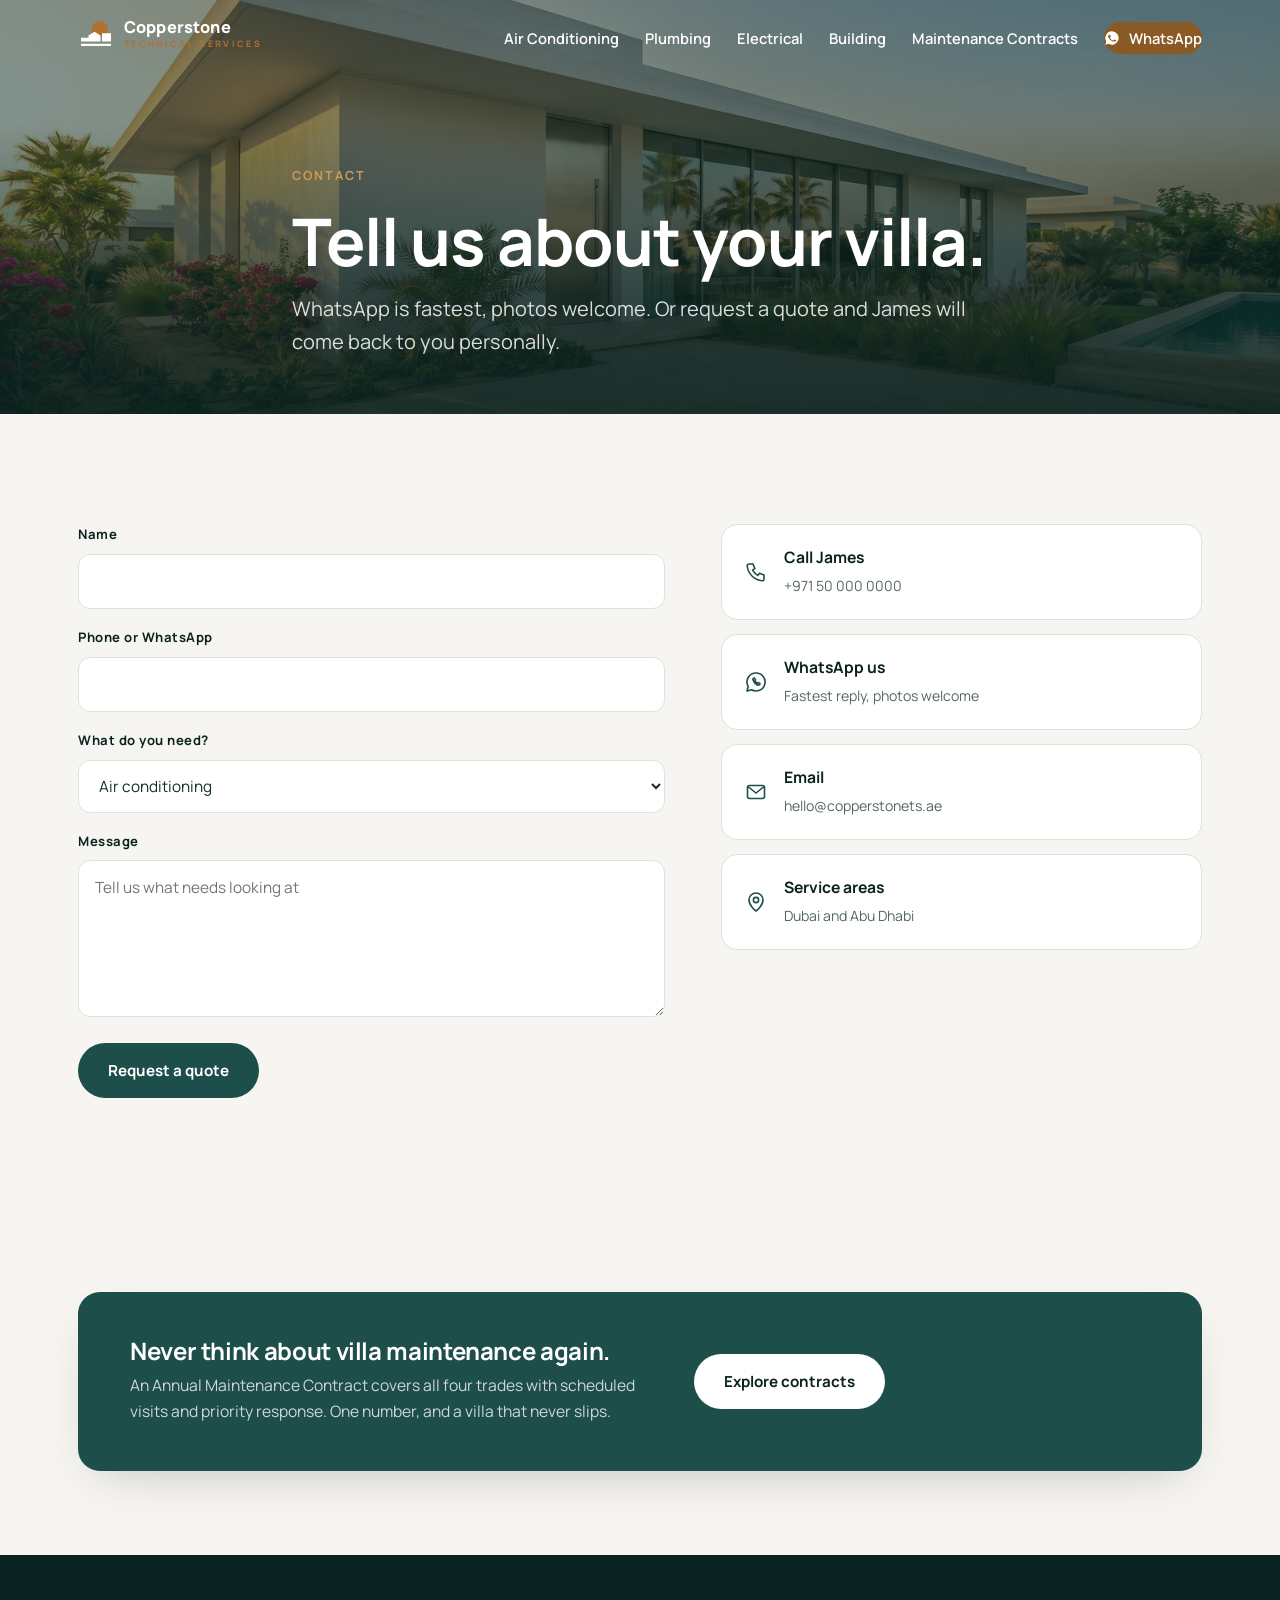
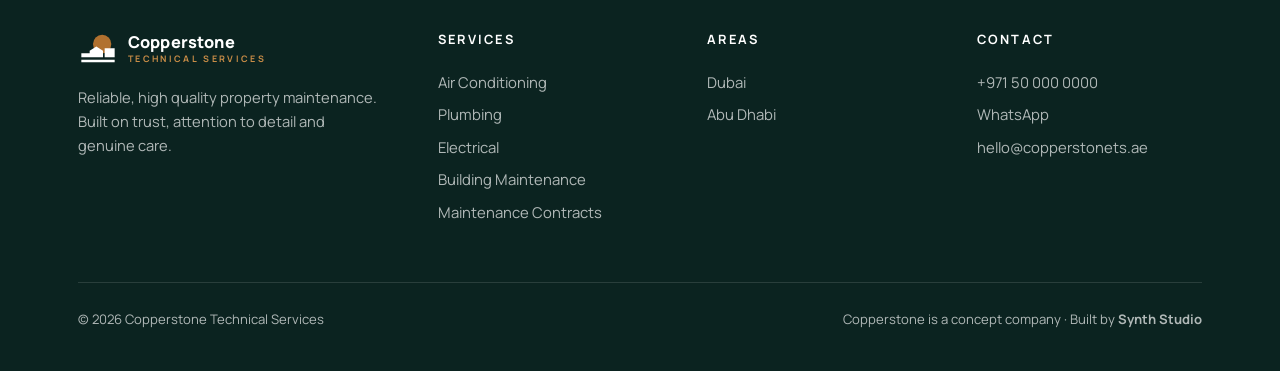
==== commit 00fb31f3: "Concept wording: drop demo badge and demo phrasing site-wide Co-Authored-By: Claude Fable 5 <noreply" ====
--- a/contact.html
+++ b/contact.html
@@ -55,7 +55,7 @@
 <section class="section">
   <div class="wrap">
     <div class="contact-grid">
-      <form onsubmit="event.preventDefault(); this.querySelector('button').textContent='Sent (demo)';">
+      <form onsubmit="event.preventDefault(); this.querySelector('button').textContent='Sent';">
         <div class="field"><label for="f-name">Name</label><input id="f-name" type="text" autocomplete="name" required></div>
         <div class="field"><label for="f-phone">Phone or WhatsApp</label><input id="f-phone" type="tel" autocomplete="tel" required></div>
         <div class="field"><label for="f-need">What do you need?</label>
@@ -128,11 +128,10 @@
     </div>
     <div class="foot-base">
       <span>© <span id="yr"></span> Copperstone Technical Services</span>
-      <span>Copperstone is a fictional company · Demo build by <strong style="color:inherit">Synth Studio</strong></span>
+      <span>Copperstone is a concept company · Built by <strong style="color:inherit">Synth Studio</strong></span>
     </div>
   </div>
 </footer>
-<div class="demo-badge">Demo build by Synth Studio</div>
 <script src="site.js"></script>
 </body>
 </html>
--- a/styles.css
+++ b/styles.css
@@ -28,7 +28,7 @@
   -webkit-font-smoothing: antialiased;
 }
 
-img, video { max-width: 100%; display: block; }
+img, video { max-width: 100%; height: auto; display: block; }
 a { color: var(--navy); text-decoration: none; }
 button { font: inherit; cursor: pointer; }
 ::selection { background: var(--navy); color: #fff; }
@@ -99,7 +99,7 @@
 }
 .nav-links a:hover::after, .nav-links a[aria-current="page"]::after { right: 0; }
 
-.nav.solid { background: rgba(247, 246, 242, .92); backdrop-filter: blur(14px); box-shadow: 0 1px 0 var(--mist); }
+.nav.solid { background: rgba(247, 246, 242, .97); box-shadow: 0 1px 0 var(--mist); }
 .nav.solid .nav-links a { color: var(--ink); }
 .nav.on-light .nav-links a { color: var(--ink); }
 
@@ -150,7 +150,8 @@
 
 .scrub { position: relative; height: 420vh; background: var(--ink); }
 .scrub-stage { position: sticky; top: 0; height: 100vh; overflow: hidden; }
-.scrub-stage video, .scrub-stage .scrub-fallback-img {
+.scrub-stage canvas { background: url(assets/stage_a_1600.jpg) center/cover no-repeat; }
+.scrub-stage video, .scrub-stage canvas, .scrub-stage .scrub-fallback-img {
   position: absolute; inset: 0;
   width: 100%; height: 100%;
   object-fit: cover;
@@ -410,7 +411,7 @@
   text-transform: uppercase;
   color: #fff;
   background: rgba(11, 35, 32, .55);
-  backdrop-filter: blur(6px);
+  
   padding: 7px 14px;
   border-radius: 999px;
 }
@@ -524,7 +525,7 @@
     margin: 5px auto;
     transition: transform .3s var(--ease), opacity .3s;
   }
-  .nav-burger { color: #fff; background: rgba(11, 35, 32, .3); border-radius: 10px; backdrop-filter: blur(4px); }
+  .nav-burger { color: #fff; background: rgba(11, 35, 32, .45); border-radius: 10px; }
   .nav.solid .nav-burger, .nav.on-light .nav-burger { color: var(--ink); }
   .nav.open .nav-burger::before { transform: translateY(7px) rotate(45deg); }
   .nav.open .nav-burger i { opacity: 0; }
@@ -583,16 +584,6 @@
 footer .brand { color: #fff; margin-bottom: 16px; }
 .brand.brand-foot .brand-mark { width: 40px; height: 40px; }
 
-/* demo badge */
-.demo-badge {
-  position: fixed; left: 14px; bottom: 14px; z-index: 80;
-  font-family: "Manrope", sans-serif; font-size: .72rem; font-weight: 800;
-  letter-spacing: .08em; text-transform: uppercase;
-  background: var(--ink); color: #fff; border: 1px solid rgba(255,255,255,.18);
-  padding: 8px 14px; border-radius: 999px; box-shadow: 0 8px 24px rgba(11,35,32,.35);
-  pointer-events: none; opacity: .92;
-}
-@media print { .demo-badge { display: none; } }
 
 
 /* ---------- audit pass: a11y + polish ---------- */
